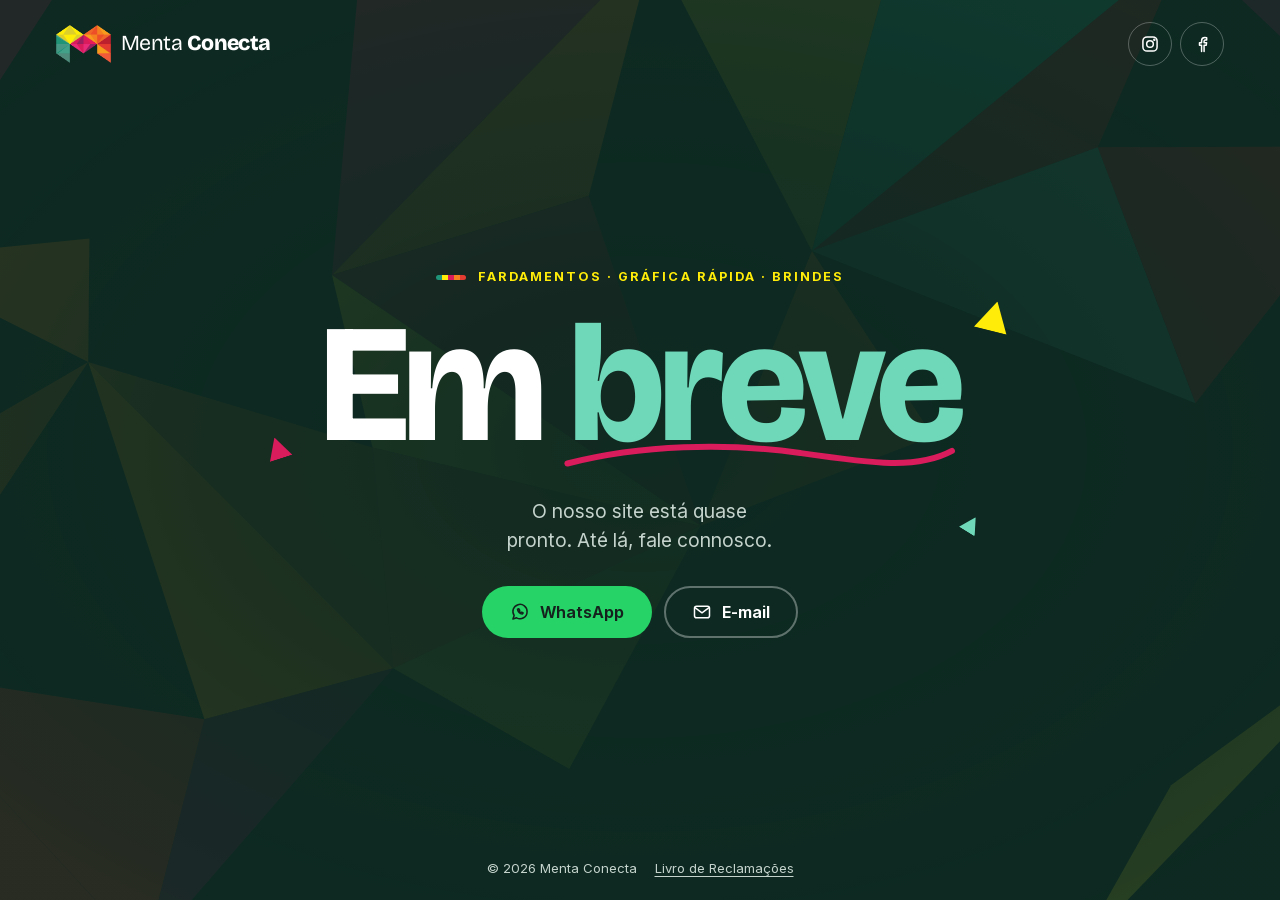
==== em-breve/index.html @ 2e7bfd06 "A página «Em breve» (em-breve/), para o alojamento do Yuri O Yuri pediu (11 nov 2026) que o site não" ====
<!doctype html>
<html lang="pt-PT">
<head>
<meta charset="utf-8">
<meta name="viewport" content="width=device-width, initial-scale=1, viewport-fit=cover">
<title>Menta Conecta — Em breve</title>
<meta name="description" content="Fardamentos, gráfica rápida e brindes com a sua marca. O site está quase pronto.">
<!-- A página do «Em breve» (11 nov 2026, pedida pelo Yuri): vive na raiz do domínio até o site
     estar pronto. Não se indexa: o motor de busca fica com o site verdadeiro, não com a espera.
     Autónoma (sem o gerador do site): copia-se esta pasta tal e qual para o alojamento. -->
<meta name="robots" content="noindex">
<meta name="theme-color" content="#0E2A22">
<meta property="og:title" content="Menta Conecta — Em breve">
<meta property="og:description" content="Fardamentos, gráfica rápida e brindes com a sua marca.">
<meta property="og:image" content="https://mentaconecta.pt/partilha.png">
<meta property="og:locale" content="pt_PT">
<link rel="icon" href="favicon.png" type="image/png">
<link rel="apple-touch-icon" href="apple-touch-icon.png">
<link rel="preload" href="fontes/bricolage-var.woff2" as="font" type="font/woff2" crossorigin>
<style>
/* As letras e as cores são as do site (assets/css/base.css): o M do logótipo dá a menta, o
   amarelo e o magenta; o fundo é o verde-escuro das secções escuras. */
@font-face { font-family: "Bricolage"; src: url("fontes/bricolage-var.woff2") format("woff2"); font-weight: 300 800; font-display: swap; }
@font-face { font-family: "Inter"; src: url("fontes/inter-var.woff2") format("woff2"); font-weight: 100 900; font-display: swap; }
:root {
  --fundo: #0E2A22; --texto: #FFFFFF; --texto-2: #C5D3CD;
  --menta: #209478; --menta-claro: #6FD8B9; --magenta: #D81C5C; --magenta-claro: #FF80AA;
  --amarelo: #FFEC08; --verde-vivo: #25D366; --tinta: #14211D;
  --letra: "Inter", system-ui, -apple-system, "Segoe UI", sans-serif;
  --letra-titulo: "Bricolage", "Inter", system-ui, sans-serif;
  --mola: cubic-bezier(.34, 1.56, .64, 1); --suave: cubic-bezier(.22, 1, .36, 1);
  color-scheme: dark;
}
* { box-sizing: border-box; }
html, body { margin: 0; min-height: 100%; }
body {
  background: var(--fundo); color: var(--texto); font: 400 1.0625rem/1.55 var(--letra);
  -webkit-font-smoothing: antialiased; text-rendering: optimizeLegibility;
  min-height: 100svh; display: grid; grid-template-rows: auto 1fr auto; overflow-x: hidden;
}
a { color: inherit; }
:focus-visible { outline: 3px solid var(--amarelo); outline-offset: 3px; border-radius: 6px; }

/* As facetas do site por trás de tudo, a derivar devagar; o centro escurece para o título. */
.fundo { position: fixed; inset: -6%; z-index: -2; background: url("facetas-cor.svg") center / cover no-repeat; opacity: .26; animation: deriva 38s ease-in-out infinite alternate; }
.fundo::after { content: ""; position: absolute; inset: 0; background: radial-gradient(ellipse 60% 55% at 50% 50%, rgba(14, 42, 34, .92), rgba(14, 42, 34, .55) 70%, rgba(14, 42, 34, .35)); }
@keyframes deriva { to { transform: scale(1.08) translate(-2%, 1.5%) rotate(-1.5deg); } }

.topo, .rodape { display: flex; align-items: center; justify-content: space-between; gap: 16px; padding: 22px clamp(16px, 5vw, 56px); }
.logo { display: inline-flex; align-items: center; gap: 10px; text-decoration: none; }
.logo img { display: block; height: 38px; width: auto; }
.logo__nome { font: 400 1.34rem/1 var(--letra-titulo); letter-spacing: -.025em; white-space: nowrap; }
.logo__nome b { font-weight: 800; margin-left: .2em; }
.redes { display: flex; gap: 8px; }
.redondo { display: grid; place-items: center; width: 44px; height: 44px; border-radius: 50%; border: 1.5px solid rgba(255, 255, 255, .28); text-decoration: none; transition: background-color .25s, border-color .25s, transform .35s var(--mola); }
.redondo:hover { background: rgba(255, 255, 255, .08); border-color: rgba(255, 255, 255, .6); transform: translateY(-2px); }
.icone { width: 20px; height: 20px; fill: none; stroke: currentColor; stroke-width: 1.8; stroke-linecap: round; stroke-linejoin: round; }

.centro { display: grid; place-items: center; text-align: center; padding: 24px 16px 40px; }
.etiqueta { display: flex; justify-content: center; align-items: center; gap: 12px; margin: 0 0 22px; color: var(--amarelo); font: 700 .8rem/1.3 var(--letra); letter-spacing: .16em; text-transform: uppercase; }
.etiqueta::before { content: ""; flex: none; width: 30px; height: 5px; border-radius: 3px; background: linear-gradient(90deg, var(--menta) 0 20%, var(--amarelo) 0 40%, var(--magenta) 0 60%, #F48020 0 80%, #E43C30 0); }
h1 { position: relative; display: inline-block; margin: 0; font: 750 clamp(4.2rem, 16vw, 10.5rem)/.92 var(--letra-titulo); letter-spacing: -.035em; }
h1 .p { display: inline-block; animation: sobe .9s var(--mola) both; }
h1 .p:nth-child(2) { animation-delay: .08s; }
@keyframes sobe { from { transform: translateY(.28em) rotate(2deg); } }
.destaque { position: relative; color: var(--menta-claro); }
/* O traço do site, desenhado por recorte (com non-scaling-stroke o pathLength não bate). */
.traco { position: absolute; left: -2%; bottom: -.12em; width: 104%; height: .3em; overflow: visible; pointer-events: none; animation: desenha .9s var(--suave) .5s both; }
.traco path { fill: none; stroke: var(--magenta); stroke-width: 6; stroke-linecap: round; vector-effect: non-scaling-stroke; }
@keyframes desenha { from { clip-path: inset(0 100% 0 0); } to { clip-path: inset(0 0 0 0); } }
.faceta { position: absolute; width: .2em; height: .18em; clip-path: polygon(50% 0, 100% 100%, 0 100%); animation: flutua 6s ease-in-out infinite; }
/* Os triângulos ficam à volta do título, nunca em cima das letras. */
.faceta--1 { right: -.3em; top: -.04em; background: var(--amarelo); rotate: 14deg; }
.faceta--2 { left: -.32em; bottom: .02em; background: var(--magenta); width: .14em; height: .13em; rotate: -18deg; animation-delay: -2s; }
.faceta--3 { right: -.12em; bottom: -.42em; background: var(--menta-claro); width: .11em; height: .1em; rotate: 32deg; animation-delay: -4s; }
@keyframes flutua { 50% { translate: 0 -.06em; } }
.frase { max-width: 30rem; margin: 34px auto 30px; color: var(--texto-2); font-size: clamp(1.05rem, 2.6vw, 1.2rem); text-wrap: balance; }
.accoes { display: flex; flex-wrap: wrap; justify-content: center; gap: 12px; }
.botao { display: inline-flex; align-items: center; gap: 10px; min-height: 52px; padding: 0 26px; border-radius: 999px; border: 2px solid transparent; font: 650 1rem/1 var(--letra); text-decoration: none; white-space: nowrap; transition: transform .35s var(--mola), background-color .25s, border-color .25s; }
.botao:hover { transform: translateY(-2px); }
.botao--whatsapp { background: var(--verde-vivo); color: var(--tinta); }
.botao--whatsapp:hover { background: #1fc35d; }
.botao--contorno { border-color: rgba(255, 255, 255, .34); color: var(--texto); }
.botao--contorno:hover { border-color: #fff; background: rgba(255, 255, 255, .06); }

.rodape { justify-content: center; flex-wrap: wrap; gap: 6px 18px; color: var(--texto-2); font-size: .82rem; }
.rodape a { text-underline-offset: 3px; }

@media (max-width: 520px) {
  .logo img { height: 32px; } .logo__nome { font-size: 1.16rem; }
  .etiqueta { gap: 9px; font-size: .68rem; letter-spacing: .09em; }
  .etiqueta::before { width: 22px; }
  .redondo { width: 40px; height: 40px; }
  .accoes .botao { width: min(100%, 320px); justify-content: center; }
}
@media (max-width: 360px) { .logo__nome { display: none; } }
@media (prefers-reduced-motion: reduce) {
  *, *::before, *::after { animation: none !important; transition: none !important; }
}
</style>
</head>
<body>
<div class="fundo" aria-hidden="true"></div>

<header class="topo">
  <a class="logo" href="./" aria-label="Menta Conecta"><img src="menta-m-420.png" width="420" height="290" alt=""><span class="logo__nome" aria-hidden="true">Menta<b>Conecta</b></span></a>
  <nav class="redes" aria-label="Redes sociais">
    <a class="redondo" href="https://www.instagram.com/menta.conecta/" rel="noopener" aria-label="Instagram"><svg class="icone" viewBox="0 0 24 24" aria-hidden="true" focusable="false"><rect x="3.5" y="3.5" width="17" height="17" rx="5"/><circle cx="12" cy="12" r="4"/><circle cx="17.2" cy="6.8" r=".6" fill="currentColor"/></svg></a>
    <a class="redondo" href="https://www.facebook.com/mentaconecta" rel="noopener" aria-label="Facebook"><svg class="icone" viewBox="0 0 24 24" aria-hidden="true" focusable="false"><path d="M14.5 21v-7.5h2.6l.4-3h-3V8.6c0-.9.3-1.5 1.6-1.5h1.5V4.4a20 20 0 0 0-2.3-.1c-2.3 0-3.8 1.4-3.8 3.9v2.3H9v3h2.5V21"/></svg></a>
  </nav>
</header>

<main class="centro">
  <div>
    <p class="etiqueta">Fardamentos · Gráfica rápida · Brindes</p>
    <h1><span class="p">Em</span> <span class="p destaque">breve<svg class="traco" viewBox="0 0 300 24" preserveAspectRatio="none" aria-hidden="true" focusable="false"><path d="M4 15 C 58 6, 122 5, 176 10 S 262 18, 288 9"/></svg></span><i class="faceta faceta--1" aria-hidden="true"></i><i class="faceta faceta--2" aria-hidden="true"></i><i class="faceta faceta--3" aria-hidden="true"></i></h1>
    <p class="frase">O nosso site está quase pronto. Até lá, fale connosco.</p>
    <div class="accoes">
      <a class="botao botao--whatsapp" href="https://wa.me/351966635602" rel="noopener"><svg class="icone" viewBox="0 0 24 24" aria-hidden="true" focusable="false"><path d="M20.5 11.6a8.5 8.5 0 0 1-12.6 7.4L3.5 20.5l1.5-4.3A8.5 8.5 0 1 1 20.5 11.6z"/><path d="M9 8.6c.2 2.8 2.9 5.5 5.7 5.8l1.1-1.2-1.8-1-1 .7c-.9-.4-1.6-1.1-2-2l.7-1-1-1.8z"/></svg>WhatsApp</a>
      <a class="botao botao--contorno" href="mailto:encomendas@mentapersonalizados.pt"><svg class="icone" viewBox="0 0 24 24" aria-hidden="true" focusable="false"><rect x="3" y="5" width="18" height="14" rx="2.5"/><path d="M4 7l8 6 8-6"/></svg>E-mail</a>
    </div>
  </div>
</main>

<footer class="rodape">
  <span>© 2026 Menta Conecta</span>
  <a href="https://www.livroreclamacoes.pt/Inicio/" rel="noopener">Livro de Reclamações</a>
</footer>
</body>
</html>
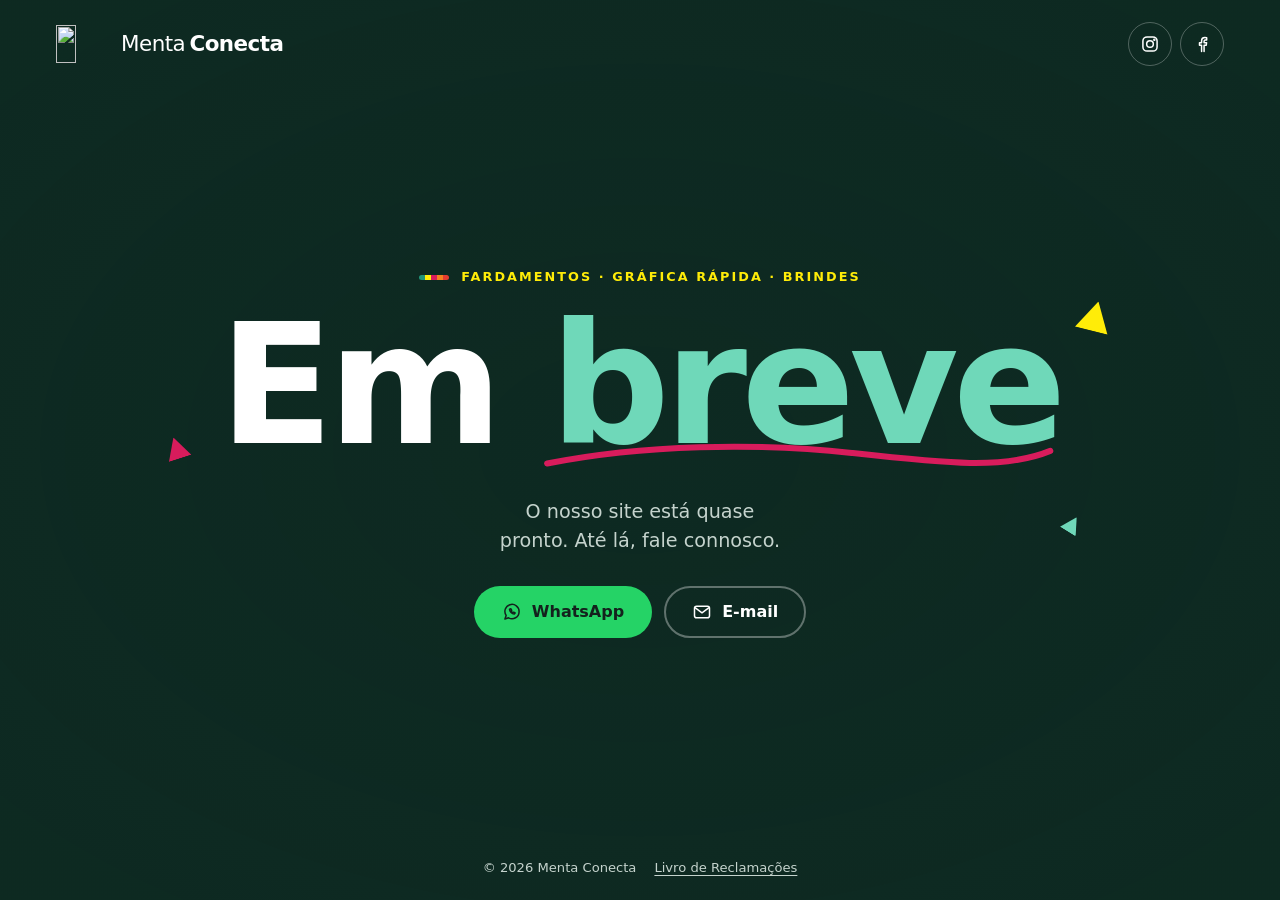
==== commit ed4eab24: "O site passa para o alojamento da Menta (cPanel da PTisp), por FTP O Yuri comprou alojamento e pediu" ====
--- a/em-breve/index.html
+++ b/em-breve/index.html
@@ -7,21 +7,22 @@
 <meta name="description" content="Fardamentos, gráfica rápida e brindes com a sua marca. O site está quase pronto.">
 <!-- A página do «Em breve» (11 nov 2026, pedida pelo Yuri): vive na raiz do domínio até o site
      estar pronto. Não se indexa: o motor de busca fica com o site verdadeiro, não com a espera.
-     Autónoma (sem o gerador do site): copia-se esta pasta tal e qual para o alojamento. -->
+     Autónoma (sem o gerador do site): o CI copia esta pasta tal e qual para o alojamento. Os
+     endereços começam na raiz (/fontes/…) porque qualquer endereço desconhecido mostra esta página. -->
 <meta name="robots" content="noindex">
 <meta name="theme-color" content="#0E2A22">
 <meta property="og:title" content="Menta Conecta — Em breve">
 <meta property="og:description" content="Fardamentos, gráfica rápida e brindes com a sua marca.">
 <meta property="og:image" content="https://mentaconecta.pt/partilha.png">
 <meta property="og:locale" content="pt_PT">
-<link rel="icon" href="favicon.png" type="image/png">
-<link rel="apple-touch-icon" href="apple-touch-icon.png">
-<link rel="preload" href="fontes/bricolage-var.woff2" as="font" type="font/woff2" crossorigin>
+<link rel="icon" href="/favicon.png" type="image/png">
+<link rel="apple-touch-icon" href="/apple-touch-icon.png">
+<link rel="preload" href="/fontes/bricolage-var.woff2" as="font" type="font/woff2" crossorigin>
 <style>
 /* As letras e as cores são as do site (assets/css/base.css): o M do logótipo dá a menta, o
    amarelo e o magenta; o fundo é o verde-escuro das secções escuras. */
-@font-face { font-family: "Bricolage"; src: url("fontes/bricolage-var.woff2") format("woff2"); font-weight: 300 800; font-display: swap; }
-@font-face { font-family: "Inter"; src: url("fontes/inter-var.woff2") format("woff2"); font-weight: 100 900; font-display: swap; }
+@font-face { font-family: "Bricolage"; src: url("/fontes/bricolage-var.woff2") format("woff2"); font-weight: 300 800; font-display: swap; }
+@font-face { font-family: "Inter"; src: url("/fontes/inter-var.woff2") format("woff2"); font-weight: 100 900; font-display: swap; }
 :root {
   --fundo: #0E2A22; --texto: #FFFFFF; --texto-2: #C5D3CD;
   --menta: #209478; --menta-claro: #6FD8B9; --magenta: #D81C5C; --magenta-claro: #FF80AA;
@@ -42,7 +43,7 @@
 :focus-visible { outline: 3px solid var(--amarelo); outline-offset: 3px; border-radius: 6px; }
 
 /* As facetas do site por trás de tudo, a derivar devagar; o centro escurece para o título. */
-.fundo { position: fixed; inset: -6%; z-index: -2; background: url("facetas-cor.svg") center / cover no-repeat; opacity: .26; animation: deriva 38s ease-in-out infinite alternate; }
+.fundo { position: fixed; inset: -6%; z-index: -2; background: url("/facetas-cor.svg") center / cover no-repeat; opacity: .26; animation: deriva 38s ease-in-out infinite alternate; }
 .fundo::after { content: ""; position: absolute; inset: 0; background: radial-gradient(ellipse 60% 55% at 50% 50%, rgba(14, 42, 34, .92), rgba(14, 42, 34, .55) 70%, rgba(14, 42, 34, .35)); }
 @keyframes deriva { to { transform: scale(1.08) translate(-2%, 1.5%) rotate(-1.5deg); } }
 
@@ -103,7 +104,7 @@
 <div class="fundo" aria-hidden="true"></div>
 
 <header class="topo">
-  <a class="logo" href="./" aria-label="Menta Conecta"><img src="menta-m-420.png" width="420" height="290" alt=""><span class="logo__nome" aria-hidden="true">Menta<b>Conecta</b></span></a>
+  <a class="logo" href="/" aria-label="Menta Conecta"><img src="/menta-m-420.png" width="420" height="290" alt=""><span class="logo__nome" aria-hidden="true">Menta<b>Conecta</b></span></a>
   <nav class="redes" aria-label="Redes sociais">
     <a class="redondo" href="https://www.instagram.com/menta.conecta/" rel="noopener" aria-label="Instagram"><svg class="icone" viewBox="0 0 24 24" aria-hidden="true" focusable="false"><rect x="3.5" y="3.5" width="17" height="17" rx="5"/><circle cx="12" cy="12" r="4"/><circle cx="17.2" cy="6.8" r=".6" fill="currentColor"/></svg></a>
     <a class="redondo" href="https://www.facebook.com/mentaconecta" rel="noopener" aria-label="Facebook"><svg class="icone" viewBox="0 0 24 24" aria-hidden="true" focusable="false"><path d="M14.5 21v-7.5h2.6l.4-3h-3V8.6c0-.9.3-1.5 1.6-1.5h1.5V4.4a20 20 0 0 0-2.3-.1c-2.3 0-3.8 1.4-3.8 3.9v2.3H9v3h2.5V21"/></svg></a>
